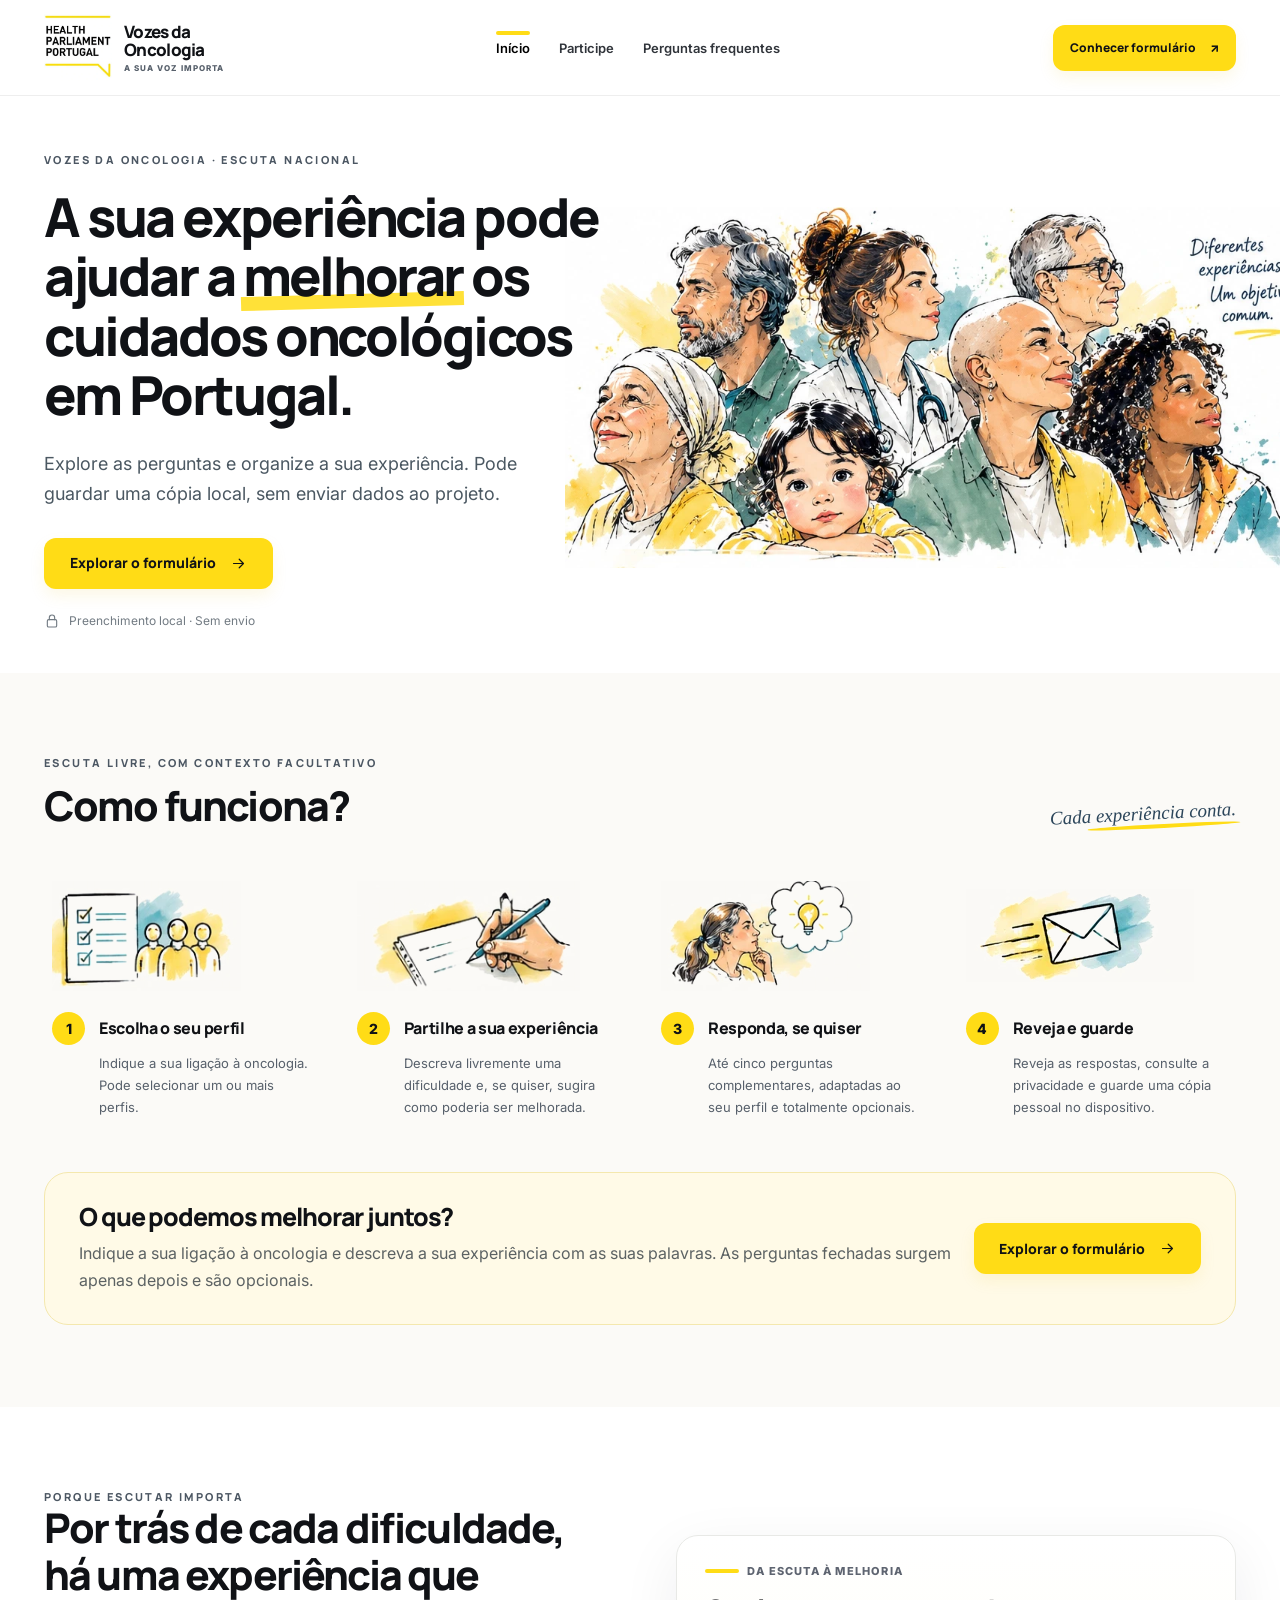
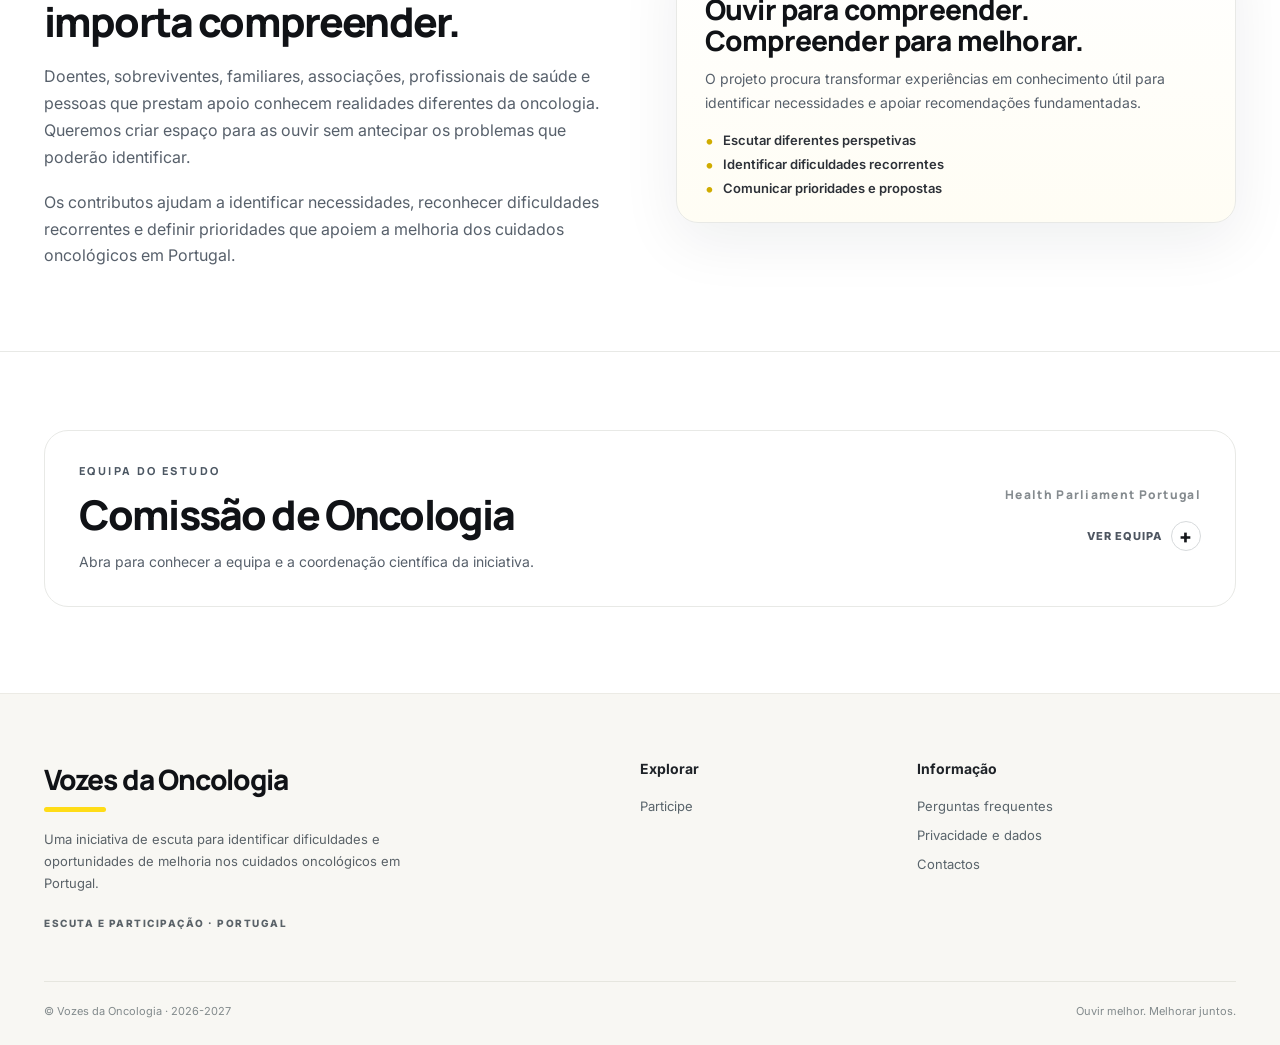
==== index.html @ 23fb3539 "V24: atualizar versoes da interface com oncologia pediatrica" ====
<!doctype html>
<html lang="pt-PT">
<head>
  <meta charset="utf-8" />
  <meta name="viewport" content="width=device-width,initial-scale=1" />
  <meta name="theme-color" content="#ffffff" />
  <meta name="robots" content="index,follow" />
  <link rel="canonical" href="https://vozesoncologia.pt/" />
  <meta name="description" content="Vozes da Oncologia - um espaço de escuta e participação para identificar prioridades e melhorar os cuidados oncológicos em Portugal." />
  <title>Vozes da Oncologia</title>
  <link rel="preconnect" href="https://fonts.googleapis.com" />
  <link rel="preconnect" href="https://fonts.gstatic.com" crossorigin />
  <link href="https://fonts.googleapis.com/css2?family=Inter:wght@400;500;600;700&family=Manrope:wght@400;500;600;700;800&display=swap" rel="stylesheet" />
  <link rel="stylesheet" href="styles.css?v=21" />
</head>
<body>
  <header class="site-header" id="site-header">
    <div class="wrap nav-shell">
      <a class="brand" href="#/inicio" aria-label="Vozes da Oncologia - página inicial">
        <img src="assets/hpp-marca.webp" alt="Logótipo Health Parliament Portugal" width="68" height="68" />
        <span class="brand-label"><strong>Vozes da<br>Oncologia</strong><small>A SUA VOZ IMPORTA</small></span>
      </a>
      <button id="menu-toggle" class="menu-toggle" type="button" aria-label="Abrir menu" aria-expanded="false" aria-controls="main-nav">
        <span></span><span></span><span></span>
      </button>
      <nav class="main-nav" id="main-nav" aria-label="Menu principal">
        <a data-nav="inicio" href="#/inicio">Início</a>
        <a data-nav="participe" href="#/participe">Participe</a>
        <a data-nav="faq" href="#/faq">Perguntas frequentes</a>
      </nav>
      <a class="button button-yellow nav-cta" href="#/participe">Conhecer formulário <span aria-hidden="true">↗</span></a>
    </div>
  </header>
  <main id="app" tabindex="-1"></main>
  <footer class="site-footer">
    <div class="wrap footer-top">
      <div class="footer-about">
        <div class="footer-brand">Vozes da <span>Oncologia</span><span class="footer-line"></span></div>
        <p>Uma iniciativa de escuta para identificar dificuldades e oportunidades de melhoria nos cuidados oncológicos em Portugal.</p>
        <p class="footer-edition">ESCUTA E PARTICIPAÇÃO · PORTUGAL</p>
      </div>
      <div class="footer-links">
        <strong>Explorar</strong>
        <a href="#/participe">Participe</a>
      </div>
      <div class="footer-links">
        <strong>Informação</strong>
        <a href="#/faq">Perguntas frequentes</a>
        <a href="/privacidade.html">Privacidade e dados</a>
        <div class="footer-contact" id="footer-contact">
          <button class="footer-contact-trigger" id="footer-contact-trigger" type="button" aria-controls="footer-contact-popover" aria-expanded="false">Contactos</button>
          <div class="footer-contact-popover" id="footer-contact-popover" role="group" aria-label="Vozes da Oncologia - Contacto">
            <strong>Vozes da Oncologia - Contacto</strong>
            <div class="footer-contact-address">
              <span id="footer-contact-email" aria-live="polite">o*****@vozesoncologia.pt</span>
              <button type="button" id="footer-contact-reveal" class="footer-contact-icon" aria-label="Revelar endereço de email" title="Revelar endereço de email">
                <svg aria-hidden="true" viewBox="0 0 24 24" width="18" height="18" fill="none" stroke="currentColor" stroke-width="1.8" stroke-linecap="round" stroke-linejoin="round"><path d="M2 12s3.8-7 10-7 10 7 10 7-3.8 7-10 7S2 12 2 12Z"/><circle cx="12" cy="12" r="3"/></svg>
              </button>
              <button type="button" id="footer-contact-copy" class="footer-contact-icon" aria-label="Copiar endereço de email" title="Copiar endereço de email" hidden>
                <svg aria-hidden="true" viewBox="0 0 24 24" width="18" height="18" fill="none" stroke="currentColor" stroke-width="1.8" stroke-linecap="round" stroke-linejoin="round"><rect x="8" y="8" width="12" height="12" rx="2"/><path d="M16 8V5a2 2 0 0 0-2-2H5a2 2 0 0 0-2 2v9a2 2 0 0 0 2 2h3"/></svg>
              </button>
            </div>
            <span class="footer-contact-feedback" id="footer-contact-feedback" role="status" aria-live="polite"></span>
          </div>
        </div>
      </div>
    </div>
    <div class="wrap footer-bottom"><span>© Vozes da Oncologia · 2026-2027</span><span>Ouvir melhor. Melhorar juntos.</span></div>
  </footer>
  <script src="config.js?v=15" defer></script>
  <script src="pdf-export.js?v=24" defer></script>
  <script src="script.js?v=24" defer></script>
</body>
</html>
---- styles.css ----
:root{--yellow:#ffdc16;--yellow-soft:#fff8cf;--ink:#101216;--blue:#24394b;--muted:#57606b;--line:#e8e9e6;--paper:#fff;--warm:#fbfaf7;--mist:#f5f6f5;--focus:#17698c;--shadow:0 18px 60px rgba(10,26,40,.07);--radius:20px;--font-heading:Manrope,Inter,Arial,sans-serif;--font-body:Inter,Arial,sans-serif}
*{box-sizing:border-box}
html{scroll-behavior:smooth;scroll-padding-top:110px}
body{margin:0;color:var(--ink);background:var(--paper);font-family:var(--font-body);-webkit-font-smoothing:antialiased}
body.no-scroll{overflow:hidden}
img{max-width:100%;height:auto;display:block}
a{color:inherit;text-decoration:none}
button,input,textarea{font:inherit}
button,a,input,textarea{touch-action:manipulation}
button{cursor:pointer}
button:disabled{opacity:.55;cursor:not-allowed}
:focus-visible{outline:3px solid var(--focus);outline-offset:4px}
.wrap{width:min(1264px,calc(100% - 88px));margin-inline:auto}
.site-header{background:rgba(255,255,255,.975);border-bottom:1px solid #eee;position:sticky;top:0;z-index:50;backdrop-filter:blur(12px)}
.nav-shell{min-height:95px;display:flex;align-items:center;gap:24px;justify-content:space-between}
.brand{display:flex;gap:12px;align-items:center;flex-shrink:0}
.brand>img{width:68px;height:68px;object-fit:contain}
.brand-label{display:flex;flex-direction:column;gap:5px;line-height:1.06}
.brand-label strong{font-family:var(--font-heading);font-size:17px;letter-spacing:-.7px;font-weight:800}
.brand-label small{letter-spacing:1.05px;font-size:8px;color:var(--muted);font-weight:800}
.main-nav{display:flex;align-items:center;gap:29px;align-self:stretch}
.main-nav a{display:flex;align-items:center;position:relative;font-size:13px;color:#30343a;font-weight:600;white-space:nowrap;transition:color .2s}
.main-nav a:hover,.main-nav a.active{color:#000}
.main-nav a.active::after{content:"";position:absolute;bottom:21px;left:0;width:100%;height:4px;border-radius:20px;background:var(--yellow)}
.button{border:1px solid transparent;min-height:51px;padding:13px 24px;border-radius:12px;display:inline-flex;align-items:center;justify-content:center;gap:14px;font-family:var(--font-heading);font-size:14px;font-weight:800;line-height:1.3;transition:transform .18s,background .18s,box-shadow .18s}
.button:hover{transform:translateY(-2px)}
.button-yellow{background:var(--yellow);color:var(--ink);box-shadow:0 7px 15px rgba(225,190,0,.1)}
.button-yellow:hover{background:#f7ce00;box-shadow:0 10px 22px rgba(225,190,0,.16)}
.button-dark{background:#171b20;color:white}
.button-dark:hover{background:#313b43}
.button-outline{background:white;border-color:#dadddf;color:#20252b}
.button-outline:hover{background:#f5f5f3}
.button-quiet{background:transparent;color:#343b43;padding-inline:10px}
.nav-cta{min-height:46px;font-size:12px;padding:12px 16px;white-space:nowrap}
.menu-toggle{border:0;background:white;display:none;padding:12px;border-radius:10px;flex-direction:column;gap:5px}
.menu-toggle span{display:block;width:23px;height:2px;background:#151515}
#app{min-height:55vh}
.hero{overflow:hidden}
.hero-grid{display:grid;grid-template-columns:47% 53%;min-height:540px;align-items:center;padding-top:28px;padding-bottom:22px}
.hero-copy{position:relative;z-index:2;padding:28px 0 22px}
.eyebrow{font-family:var(--font-heading);font-size:11px;font-weight:800;text-transform:uppercase;letter-spacing:2.4px;color:#4c5763}
h1,h2,h3,h4{font-family:var(--font-heading);letter-spacing:-.045em;margin:0;line-height:1.15}
h1{font-size:clamp(40px,4.2vw,65px);font-weight:800;line-height:1.105}
h2{font-size:clamp(29px,3.2vw,45px);font-weight:800}
h3{font-size:20px;font-weight:800}
p{line-height:1.68;margin:0}
.hero-copy h1{margin-top:20px;max-width:650px}
.mark{position:relative;white-space:nowrap;z-index:0}
.mark::before{content:"";position:absolute;z-index:-1;left:-2px;right:-1px;bottom:.08em;height:.26em;background:var(--yellow);transform:rotate(-1.6deg);opacity:.85}
.hero-lead{font-size:18px;color:#4b5862;max-width:485px;margin:24px 0 28px;line-height:1.7}
.hero-actions{display:flex;gap:14px;align-items:center;flex-wrap:wrap}
.hero-actions .button{padding-inline:25px}
.hero-note{display:flex;align-items:center;gap:9px;font-size:12px;color:#727b83;margin-top:24px}
.hero-note svg{flex-shrink:0}
.hero-art{margin-left:-24px;position:relative;align-self:center}
.hero-art img{width:112%;max-width:unset;margin-left:-15px;object-fit:contain;mix-blend-mode:multiply}
.hero-art .art-label{display:none}
.section{padding:82px 0}
.section-light{background:var(--warm)}
.section-sand{background:#faf9f3}
.section-head{display:flex;gap:24px;justify-content:space-between;align-items:end;margin-bottom:37px}
.section-head p{color:var(--muted);max-width:490px}
.section-head h2{margin-top:12px}
.steps-grid{display:grid;grid-template-columns:repeat(4,1fr);gap:26px}
.step-card{padding:14px 8px 8px}
.step-image{height:112px;display:flex;align-items:center;justify-content:start;margin-bottom:20px}
.step-image img{max-height:110px;width:auto;display:block;background:transparent;mix-blend-mode:normal}
.step-title{display:flex;align-items:baseline;gap:14px}
.step-index{font-size:14px;font-weight:800;background:var(--yellow);border-radius:50%;width:33px;height:33px;display:flex;align-items:center;justify-content:center;flex:none}
.step-title h3{font-size:16px;letter-spacing:-.02em}
.step-card p{padding-left:47px;margin-top:8px;font-size:13px;color:var(--muted)}
.handnote{font-family:Georgia,serif;font-style:italic;transform:rotate(-3deg);font-size:19px;color:#2b455a}
.handnote::after{content:"";height:4px;background:var(--yellow);width:82%;display:block;margin-left:20%;border-radius:90%}
.callout-panel{border:1px solid #efede5;border-radius:24px;background:white;padding:30px 34px;box-shadow:var(--shadow)}
.cta-panel{display:grid;grid-template-columns:1fr auto;gap:20px;align-items:center;margin-top:46px;background:#fffae7;border:1px solid #f4e8ae;box-shadow:none}
.cta-panel h3{font-size:25px}
.cta-panel p{color:#5c6263;margin-top:8px}
.page-intro{padding:72px 0 42px}
.page-intro h1{font-size:clamp(38px,4vw,58px);max-width:900px;margin:15px 0 20px}
.page-intro p{max-width:735px;font-size:17px;color:var(--muted)}
.two-col{display:grid;grid-template-columns:1fr 1fr;gap:72px;align-items:center}
.logo-showcase{background:#fff;border:1px solid var(--line);box-shadow:var(--shadow);border-radius:22px;padding:20px}
.logo-showcase img{width:100%;height:auto}
.video-explainer-card{padding:0;overflow:hidden;background:linear-gradient(180deg,#fff 0%,#fffdf4 100%)}
.video-explainer-inner{padding:28px 28px 26px;min-height:100%;display:flex;flex-direction:column;align-items:flex-start;justify-content:flex-start}
.video-badge{display:inline-flex;align-items:center;gap:8px;font-size:11px;font-weight:800;letter-spacing:1.2px;color:#5e6470;margin-bottom:16px}
.video-badge::before{content:'';display:inline-block;width:34px;height:4px;background:var(--yellow);border-radius:999px}
.video-play{width:78px;height:78px;border-radius:50%;display:grid;place-items:center;background:#fff1a8;color:#17191d;font-size:30px;line-height:1;margin-bottom:18px;box-shadow:inset 0 0 0 1px #f0d457}
.video-explainer-card h3{font-size:28px;line-height:1.08;letter-spacing:-.03em;margin:0 0 12px;font-family:var(--font-heading)}
.video-explainer-card p{color:var(--muted);font-size:14px;line-height:1.75;margin:0 0 16px}
.video-points{list-style:none;margin:0;padding:0;display:grid;gap:8px;width:100%}
.video-points li{position:relative;padding-left:18px;color:#2d3138;font-size:13px;font-weight:600}
.video-points li::before{content:'•';position:absolute;left:0;top:0;color:#d0ac00;font-size:18px;line-height:1}
.video-coming{margin-top:18px;display:inline-flex;padding:8px 12px;border-radius:999px;background:#fff7d5;border:1px solid #f0dfa8;color:#6a5720;font-size:12px;font-weight:700}
.body-copy p{margin-top:18px;color:var(--muted)}
.body-copy h2{margin-bottom:12px}
.pill{display:inline-flex;align-items:center;gap:8px;border:1px solid #f0e1a5;background:#fff9da;color:#57502e;padding:9px 13px;font-size:11px;font-weight:800;border-radius:99px;letter-spacing:.3px}
.values-grid{display:grid;grid-template-columns:repeat(3,1fr);gap:18px}
.value-card{border:1px solid #e9eae7;border-radius:19px;background:#fff;padding:28px;min-height:180px}
.value-number{font-weight:800;color:#d7ad00;font-size:12px;letter-spacing:1.5px;margin-bottom:23px}
.value-card p{color:var(--muted);font-size:14px;margin-top:10px}
.form-page{background:linear-gradient(180deg,#fff 0,#fff 125px,#faf9f5 125px,#faf9f5 100%);padding:57px 0 92px}
.form-head{text-align:center;max-width:800px;margin:0 auto 31px}
.form-head h1{font-size:clamp(33px,3.45vw,48px);margin:12px 0 12px}
.form-head p{color:var(--muted);font-size:15px}
.form-shell{max-width:940px;margin:0 auto;background:#fff;border:1px solid #e8e6dd;box-shadow:0 20px 75px rgba(41,37,20,.055);border-radius:24px;overflow:hidden}
.form-progress{display:grid;grid-template-columns:repeat(3,1fr);border-bottom:1px solid var(--line);background:#fdfdfb}
.progress-item{font-size:12px;display:flex;align-items:center;justify-content:center;gap:10px;min-height:76px;border-bottom:4px solid transparent;color:#848993;font-weight:700;padding:10px}
.progress-item .bubble{display:flex;align-items:center;justify-content:center;flex-shrink:0;width:29px;height:29px;border-radius:50%;border:1px solid #d6d9da;background:white;font-size:13px}
.progress-item.current{color:#141414;border-bottom-color:var(--yellow)}
.progress-item.current .bubble,.progress-item.past .bubble{background:var(--yellow);border-color:var(--yellow);color:#101010}
.form-content{padding:45px 58px 27px}
.form-content h2{font-size:30px;max-width:720px;margin-top:10px;margin-bottom:12px}
.form-subtitle{font-size:14px;color:var(--muted);margin-bottom:33px}
.form-group{margin-bottom:25px}
.field-label{font-weight:800;font-family:var(--font-heading);font-size:15px;display:block;margin-bottom:10px;letter-spacing:-.02em}
.optional{font-family:var(--font-body);color:#7e8588;font-size:12px;font-weight:500}
.field-helper{color:#68737e;font-size:12px;margin-top:9px;line-height:1.55}
textarea,.text-input{width:100%;font-size:14px;color:var(--ink);border:1.5px solid #d9dddf;border-radius:13px;background:#fff;outline:none;transition:border-color .15s,box-shadow .15s}
textarea{resize:vertical;min-height:115px;padding:17px 18px;line-height:1.65}
textarea#difficulty{min-height:160px}
.text-input{padding:15px 16px;min-height:51px}
textarea:focus,.text-input:focus{border-color:#ad8a00;box-shadow:0 0 0 4px #ffed9c77}
textarea::placeholder,.text-input::placeholder{color:#9ca2a5}
.field-error{color:#a52323;background:#fff0ee;border:1px solid #f0c7c3;border-radius:10px;padding:9px 12px;font-size:12px;margin-top:9px}
.form-actions{border-top:1px solid #eee;margin-top:27px;padding-top:23px;display:flex;align-items:center;justify-content:space-between;gap:14px}
.form-actions .button{min-width:176px}
.privacy-reminder{display:flex;gap:10px;background:#f3f7f5;border:1px solid #dfebe4;border-radius:12px;padding:14px 17px;align-items:flex-start;margin-top:18px}
.privacy-reminder svg{flex-shrink:0;margin-top:2px;color:#477666}
.privacy-reminder p{font-size:12px;color:#4d665c;line-height:1.65}
.profile-grid{display:grid;grid-template-columns:repeat(2,1fr);gap:12px;margin-bottom:30px}
.profile-option{border:1.5px solid #e0e2e2;border-radius:15px;padding:17px 16px;display:flex;align-items:center;gap:12px;cursor:pointer;min-height:82px;transition:background .18s,border-color .18s}
.profile-option:hover{border-color:#bca42a;background:#fffdf4}
.profile-option.selected{border-color:#cdb121;background:#fffbed}
.profile-option input{accent-color:#c7a900;width:17px;height:17px;flex-shrink:0}
.profile-option span{font-weight:700;font-size:13px;line-height:1.5}
.adaptive-box{padding:22px;border-radius:16px;background:#f8f9f8;border:1px solid #e9eae7;margin-bottom:16px}
.adaptive-box .field-label{font-size:13px}
.adaptive-box textarea{background:white;min-height:92px}
.adaptive-eyebrow{color:#57646f;font-weight:800;letter-spacing:1px;text-transform:uppercase;font-size:10px;margin-bottom:14px}
.checkbox-row{display:flex;align-items:flex-start;gap:12px;line-height:1.6;cursor:pointer;font-size:13px;margin:17px 0}
.checkbox-row input{width:18px;height:18px;flex-shrink:0;accent-color:#b99b00;margin-top:1px}
.privacy-card{border:1px solid #dbe9e2;border-radius:15px;background:#f3f8f4;padding:20px 22px;margin:22px 0}
.privacy-card strong{font-size:14px}
.privacy-card p{font-size:12px;color:#49665a;margin-top:9px}
.summary-card{border:1px solid var(--line);padding:20px 22px;border-radius:14px;background:#fff;margin:22px 0}
.summary-card dt{font-size:11px;text-transform:uppercase;letter-spacing:1px;color:#7a8288;font-weight:800;margin-bottom:6px;margin-top:14px}
.summary-card dt:first-child{margin-top:0}
.summary-card dd{font-size:13px;line-height:1.7;margin:0;white-space:pre-wrap;overflow-wrap:anywhere;max-height:130px;overflow:auto}
.success-state{text-align:center;padding:38px 12px 24px}
.success-mark{display:grid;place-items:center;width:93px;height:93px;background:#fff3a7;border-radius:50%;margin:0 auto 22px;font-size:43px}
.success-state h2{margin-bottom:14px}
.success-state p{max-width:650px;margin:0 auto;color:var(--muted)}
.success-buttons{display:flex;gap:12px;justify-content:center;flex-wrap:wrap;margin-top:29px}
.demo-disclaimer{margin:20px auto 0;max-width:630px;background:#fff7df;border:1px solid #f0dfa8;padding:15px 20px;border-radius:12px;text-align:left;font-size:12px;line-height:1.7;color:#61552c}
.impact-board{display:grid;grid-template-columns:1.1fr .9fr;gap:26px;align-items:stretch}
.impact-main{border-radius:22px;background:#1c2732;color:#fff;padding:40px;min-height:350px;display:flex;flex-direction:column;justify-content:space-between}
.impact-main h2{max-width:590px}
.impact-main p{color:#d6e0e5;max-width:560px;margin-top:16px}
.impact-main .pill{align-self:flex-start;background:#ffdc16;color:#171717;border:0}
.impact-side{border:1px solid var(--line);border-radius:22px;padding:36px;background:#fff}
.timeline{position:relative;padding-left:22px;border-left:2px solid #f0d132;margin-top:20px}
.timeline-item{margin-bottom:24px;position:relative}
.timeline-item::before{content:"";position:absolute;left:-29px;top:2px;width:11px;height:11px;background:var(--yellow);border-radius:50%;border:2px solid white}
.timeline-item strong{font-size:14px}
.timeline-item p{font-size:12px;color:var(--muted);margin-top:4px}
.impact-note{margin-top:28px;padding:17px 20px;border-left:4px solid var(--yellow);background:#fbfaf6;color:#5c6166;font-size:13px}
.faq-list{max-width:890px;margin:auto}
.faq-item{border-bottom:1px solid #e8e8e4}
.faq-item details{padding:0}
.faq-item summary{list-style:none;cursor:pointer;font-weight:800;font-family:var(--font-heading);font-size:16px;padding:23px 28px 23px 0;position:relative}
.faq-item summary::-webkit-details-marker{display:none}
.faq-item summary:after{content:"+";position:absolute;right:0;top:19px;font-size:27px;font-weight:400}
.faq-item details[open] summary:after{content:"−"}
.faq-item .faq-answer{padding:0 42px 24px 0;color:var(--muted);font-size:14px;line-height:1.75}
.faq-item .faq-answer p+p{margin-top:12px}
.footnote{font-size:12px;color:#767f87;line-height:1.7}
.site-footer{background:#f8f7f3;border-top:1px solid #ecebe5;margin-top:0}
.footer-top{padding:66px 0 49px;display:grid;grid-template-columns:1.65fr .65fr 1fr;gap:70px}
.footer-brand{font-family:var(--font-heading);font-weight:800;font-size:28px;letter-spacing:-1.2px}
.footer-brand span{position:relative}
.footer-brand span.footer-line{display:block;width:62px;height:5px;background:var(--yellow);border-radius:12px;margin-top:9px}
.footer-about p{font-size:13px;color:#5a6268;max-width:410px;margin-top:17px}
.footer-about p.footer-edition{font-weight:800;letter-spacing:1.5px;font-size:10px;margin-top:21px}
.footer-links{display:flex;flex-direction:column;align-items:flex-start;gap:13px;color:#59646b;font-size:13px}
.footer-links strong{font-size:14px;color:#1e2227;margin-bottom:8px}
.footer-links a:hover{text-decoration:underline}
.footer-bottom{display:flex;justify-content:space-between;gap:20px;border-top:1px solid #e6e6df;padding:22px 0 27px;font-size:11px;color:#828a8c}
.hidden{display:none!important}
@media(max-width:1150px){.wrap{width:min(100% - 60px,1160px)}.nav-shell{gap:14px}.main-nav{gap:18px}.main-nav a{font-size:12px}.nav-cta{display:none}.hero-grid{min-height:470px}.hero-art{margin-left:-10px}.hero-art img{width:119%}.hero-copy h1{font-size:clamp(36px,4.45vw,56px)} }
@media(max-width:830px){.wrap{width:calc(100% - 42px)}.nav-shell{min-height:75px}.brand>img{width:55px;height:55px}.brand-label strong{font-size:15px}.menu-toggle{display:flex;margin-left:auto}.main-nav{display:none;position:absolute;top:100%;left:0;right:0;align-self:auto;background:white;box-shadow:0 20px 30px #00000011;padding:18px 26px 24px;flex-direction:column;align-items:stretch;gap:0;border-bottom:1px solid var(--line)}.main-nav.open{display:flex}.main-nav a{padding:14px 8px;font-size:15px}.main-nav a.active::after{bottom:8px;width:37px;left:8px}.hero-grid{grid-template-columns:1fr;min-height:unset;padding-top:28px}.hero-copy{padding-bottom:0}.hero-copy h1{max-width:680px;font-size:clamp(39px,6.3vw,58px)}.hero-art{max-width:700px;margin:0 auto -12px;width:100%}.hero-art img{width:100%;margin-left:0}.hero-lead{font-size:16px}.steps-grid{grid-template-columns:repeat(2,1fr);gap:16px}.two-col{gap:34px}.footer-top{gap:32px}.form-content{padding:34px 34px 23px}}
@media(max-width:590px){.wrap{width:calc(100% - 34px)}.brand-label small{font-size:7px}.hero-copy{padding:16px 0 0}.hero-copy h1{font-size:clamp(35px,9.2vw,49px);line-height:1.15}.hero-lead{font-size:15px;margin:19px 0 23px}.hero-art{margin:18px auto 0}.hero-art img{width:107%;margin-left:-3%}.button{min-height:48px;font-size:13px;padding:12px 17px}.hero-actions .button{width:100%}.section{padding:58px 0}.section-head{display:block;margin-bottom:22px}.section-head .handnote{display:inline-block;margin-top:15px;font-size:15px}.steps-grid{grid-template-columns:1fr 1fr;gap:15px}.step-card{padding:4px 0}.step-image{height:75px;margin-bottom:11px}.step-image img{max-height:75px;max-width:100%;display:block;background:transparent}.step-index{width:27px;height:27px;flex:none}.step-title{gap:8px}.step-title h3{font-size:13px}.step-card p{padding:0;font-size:12px}.cta-panel{display:block;padding:25px}.cta-panel h3{font-size:21px}.cta-panel .button{width:100%;margin-top:20px}.page-intro{padding:47px 0 28px}.page-intro h1{font-size:38px}.page-intro p{font-size:15px}.two-col{grid-template-columns:1fr;gap:32px}.video-explainer-inner{padding:22px 20px 20px}.video-play{width:64px;height:64px;font-size:24px}.video-explainer-card h3{font-size:23px}.values-grid{grid-template-columns:1fr}.value-card{min-height:auto}.form-page{padding:37px 0 55px}.form-head h1{font-size:34px}.form-head p{font-size:13px}.form-progress .progress-item{font-size:0;min-height:57px;gap:0}.form-progress .bubble{font-size:12px}.form-content{padding:26px 20px 18px}.form-content h2{font-size:25px}.form-subtitle{margin-bottom:25px}.field-label{font-size:14px}.profile-grid{grid-template-columns:1fr;gap:9px}.profile-option{min-height:64px;padding:13px 14px}.form-actions .button{min-width:unset;flex:1}.form-actions .button-quiet{flex:0}.impact-board{grid-template-columns:1fr}.impact-main,.impact-side{padding:26px;min-height:auto}.footer-top{grid-template-columns:1fr 1fr;gap:40px 20px;padding:45px 0 33px}.footer-about{grid-column:1/-1}.footer-bottom{display:block}.footer-bottom span{display:block;margin-bottom:5px}.handnote{font-size:15px}}
@media(prefers-reduced-motion:reduce){html{scroll-behavior:auto}*,*:before,*:after{animation-duration:.01ms!important;transition-duration:.01ms!important}}
@media print{.site-header,.site-footer,.form-actions,.success-buttons{display:none!important}.form-page{background:white}.form-shell{box-shadow:none;border:0}}

/* COMMISSION SECTION - VOZES DA ONCOLOGIA */
.commission-section{background:#fff;border-top:1px solid var(--line);padding-top:78px;padding-bottom:86px}
.commission-accordion{border:1px solid var(--line);border-radius:24px;background:#fff;overflow:hidden}
.commission-summary{list-style:none;display:flex;align-items:center;justify-content:space-between;gap:32px;padding:32px 34px;cursor:pointer}
.commission-summary::-webkit-details-marker{display:none}
.commission-summary-copy h2{margin:13px 0 12px}
.commission-summary-copy p{color:var(--muted);font-size:14px;max-width:760px}
.commission-summary-side{display:flex;align-items:flex-end;gap:18px;flex-direction:column;flex:none}
.commission-edition{font-family:var(--font-heading);font-size:12px;letter-spacing:1.3px;font-weight:800;white-space:nowrap;color:#858b8f}
.commission-edition span{color:#17191a;margin-left:7px}
.commission-toggle-label{font-size:11px;font-weight:800;letter-spacing:1px;text-transform:uppercase;color:#4e5661;display:inline-flex;align-items:center;gap:9px}
.commission-toggle-label::after{content:'+';width:28px;height:28px;border-radius:50%;display:grid;place-items:center;border:1px solid #d7dadc;color:#17191d;font-size:19px;line-height:1}
.commission-accordion[open] .commission-toggle-label::after{content:'−'}
.commission-accordion[open] .commission-toggle-label{color:#17191d}
.commission-body{padding:0 34px 34px}
.commission-body-intro{color:var(--muted);font-size:14px;max-width:760px;margin:0 0 26px}
.commission-grid{display:grid;grid-template-columns:repeat(5,minmax(0,1fr));gap:14px;align-items:stretch}
.commission-person{min-width:0;margin:0;border:1px solid var(--line);border-radius:16px;padding:10px 10px 15px;background:#fff;display:flex;flex-direction:column;gap:0;align-items:stretch;transition:box-shadow .2s ease,border-color .2s ease}
.commission-person:hover{border-color:#d4d9db;box-shadow:0 9px 24px rgba(23,31,38,.06)}
.commission-portrait{position:relative;width:100%;aspect-ratio:4/5;overflow:hidden;border-radius:11px;background:#262729}
.commission-photo{display:block;width:100%;height:100%;object-fit:cover;object-position:center 43%}
.commission-person-name{font-family:var(--font-heading);font-size:13px;line-height:1.4;font-weight:800;letter-spacing:-.02em;margin:12px 4px 0;text-wrap:pretty}
.commission-credit{display:flex;align-items:center;gap:17px;padding-top:25px;max-width:100%;flex-wrap:wrap}
.commission-credit-mark{height:38px;width:5px;border-radius:10px;background:var(--yellow);flex:none}
.commission-credit-copy{display:flex;flex-direction:column;gap:6px}
.commission-credit-copy span{font-size:10px;letter-spacing:1.05px;color:#657078;font-weight:800}
.commission-credit-copy strong{font-size:13px;font-family:var(--font-heading);font-weight:800;letter-spacing:-.02em}
.commission-credit p{font-size:11px;color:#7f898e;margin-left:auto}
@media(max-width:1040px){.commission-grid{grid-template-columns:repeat(3,minmax(0,1fr))}.commission-summary{align-items:flex-start}.commission-summary-side{align-items:flex-start}.commission-credit p{margin-left:22px}}
@media(max-width:650px){.commission-section{padding-top:58px;padding-bottom:60px}.commission-accordion{border-radius:18px}.commission-summary{display:block;padding:23px 20px}.commission-summary-copy p{font-size:13px}.commission-summary-side{margin-top:18px;align-items:flex-start;gap:12px}.commission-body{padding:0 20px 22px}.commission-body-intro{font-size:13px}.commission-grid{grid-template-columns:repeat(2,minmax(0,1fr));gap:10px}.commission-person{padding:7px 7px 12px;border-radius:13px}.commission-portrait{border-radius:9px}.commission-person-name{font-size:12px;margin:10px 4px 0}.commission-credit{gap:12px}.commission-credit-copy span{font-size:9px}.commission-credit p{margin:0 0 0 16px;font-size:10px}}

/* V4: percurso híbrido de escuta, indicadores opcionais e quatro etapas */
.form-progress{grid-template-columns:repeat(4,minmax(0,1fr))}
.progress-item{font-size:11px;gap:8px;padding-inline:6px;line-height:1.35}
.measurement-note{padding:15px 18px;margin:0 0 25px;background:#fffaf0;border:1px solid #f1e4be;border-radius:13px;font-size:13px;line-height:1.65;color:#554b37}
.likert-question{border:1px solid #e7e8e5;border-radius:15px;background:#fff;padding:20px 20px 16px;margin:0 0 18px;min-width:0}
.likert-question legend{font-family:var(--font-heading);font-weight:800;font-size:15px;letter-spacing:-.015em;line-height:1.55;padding:0 8px;color:#1f2429;max-width:100%}
.likert-number{display:inline-flex;width:25px;height:25px;align-items:center;justify-content:center;border-radius:50%;background:#ffed87;color:#161616;font-size:12px;margin-right:5px}
.likert-options{display:flex;flex-wrap:wrap;gap:8px;padding-top:14px}
.likert-choice{display:inline-flex;align-items:center;justify-content:center;cursor:pointer;position:relative}
.likert-choice input{position:absolute;opacity:0;width:1px;height:1px}
.likert-choice span{display:inline-block;padding:9px 12px;background:#fafaf9;border:1px solid #dfe1e0;border-radius:8px;color:#454c54;font-size:12px;font-weight:600;transition:background .12s,border-color .12s;line-height:1.4}
.likert-choice input:checked+span{background:#fff1a8;border-color:#b99c00;color:#181b1e;box-shadow:inset 0 0 0 1px #b99c00}
.likert-choice input:focus-visible+span{outline:3px solid var(--focus);outline-offset:3px}
.likert-choice:hover span{border-color:#c6a900}
.clear-answer{margin-top:15px;background:transparent;border:0;border-bottom:1px solid #8c9398;color:#616a72;padding:1px 0;font-size:11px;font-weight:650}
.stage3-actions .button-quiet{min-width:0}
@media(max-width:830px){.progress-item{gap:5px;font-size:10px;flex-direction:column;min-height:72px}.progress-item .bubble{width:27px;height:27px}}
@media(max-width:590px){.form-progress .progress-item{font-size:0;min-height:58px}.form-progress .progress-item .bubble{font-size:12px}.likert-question{padding:14px 12px 13px}.likert-question legend{font-size:13px}.likert-options{gap:6px}.likert-choice span{padding:9px 10px;font-size:11px}.form-actions{flex-wrap:wrap}.form-actions .button{font-size:12px}.measurement-note{font-size:12px}}

/* V6: detalhes de contexto e contactos protegidos */
.adaptive-info-note{border-left:3px solid #e5c21d;background:#fffdf5;padding:12px 15px;margin:0 0 22px;color:#4f5962;font-size:12px;line-height:1.65}
.adaptive-info-note strong{color:#20252a}
.footer-contact{position:relative;isolation:isolate}
.footer-contact-trigger{border:0;background:transparent;color:inherit;font-size:13px;text-align:left;padding:0;cursor:pointer}
.footer-contact-trigger:hover{text-decoration:underline}
.footer-contact-popover{position:absolute;bottom:calc(100% + 10px);left:-10px;width:min(335px,calc(100vw - 40px));background:#fff;border:1px solid #e1e3e0;border-radius:14px;box-shadow:0 12px 40px rgba(17,25,32,.15);padding:17px;z-index:40;opacity:0;visibility:hidden;pointer-events:none;transform:translateY(5px);transition:opacity .15s,transform .15s,visibility .15s}
.footer-contact:hover .footer-contact-popover,.footer-contact.is-open .footer-contact-popover{opacity:1;visibility:visible;pointer-events:auto;transform:translateY(0)}
.footer-contact-popover:after{content:'';position:absolute;top:100%;left:14px;border-left:8px solid transparent;border-right:8px solid transparent;border-top:8px solid #fff}
.footer-contact-popover>strong{display:block;font-size:13px;margin-bottom:12px;color:#151a1d;letter-spacing:0}
.footer-contact-address{display:flex;align-items:center;gap:8px;max-width:100%;font-size:13px;overflow-wrap:anywhere;color:#222a32}
.footer-contact-address>span{flex:1;min-width:0}
.footer-contact-icon{background:#f9f7e9;border:1px solid #dfdbbe;color:#222a32;border-radius:8px;width:32px;height:32px;flex:none;display:grid;place-items:center;padding:4px}
.footer-contact-icon:hover{background:#fff1b5}
.footer-contact-icon[hidden]{display:none}
.footer-contact-feedback{display:block;min-height:1.2em;color:#65717a;font-size:11px;margin-top:8px}
@media(max-width:590px){.footer-contact-popover{left:auto;right:-6px}.footer-contact-popover:after{left:auto;right:18px}}

/* V9 - confirmação e bloqueio seguro de submissões */
.receipt-panel{margin:24px auto 0;max-width:670px;text-align:left;background:#f5f7f6;border:1px solid #dbe9e2;border-radius:16px;padding:18px 22px}
.receipt-panel strong{display:block;font-size:13px;margin-bottom:10px}
.receipt-panel code{display:block;font-size:13px;overflow-wrap:anywhere;background:#fff;border:1px solid #e0e4e4;padding:10px;border-radius:7px}
.receipt-panel p{margin-top:10px;font-size:12px}
#v9-turnstile{min-height:70px;max-width:100%;overflow:hidden}
button:disabled{opacity:.55;cursor:not-allowed}

/* V14 - visual pré-abertura sem recolha de dados */
.prelaunch-preview .form-content .form-actions{display:none}
.prelaunch-preview .form-content input:disabled,.prelaunch-preview .form-content select:disabled,.prelaunch-preview .form-content textarea:disabled{opacity:1;color:#34434a;background:#fff;cursor:default}
.prelaunch-preview .profile-option{cursor:default}
.prelaunch-preview .profile-option:hover{border-color:#e0e2e2;background:#fff}
.prelaunch-navigation{display:flex;align-items:center;justify-content:space-between;gap:14px;border-top:1px solid #e8eae8;padding:24px 30px 28px}
.prelaunch-navigation>span{font-size:12px;font-weight:700;color:#65717a}
.prelaunch-footnote{text-align:center;max-width:650px;margin:18px auto 0;line-height:1.65}
.prelaunch-security{border:1px dashed #ccd7d0;background:#f8faf9;border-radius:12px;padding:23px 17px;font-size:13px;color:#61736a}
@media(max-width:620px){.prelaunch-navigation{padding:20px 16px;flex-wrap:wrap}.prelaunch-navigation>span{order:-1;width:100%;text-align:center}.prelaunch-navigation .button{flex:1;justify-content:center}}

/* V21 - preenchimento local ativo sem recolha remota */
.local-mode-notice{max-width:940px;margin:0 auto 20px;display:flex;gap:18px;align-items:flex-start;padding:18px 24px;border:1px solid #e8e6dd;border-left:4px solid var(--yellow);border-radius:12px;background:#fff}
.local-mode-notice strong{font-size:13px;white-space:nowrap;color:#20262a}
.local-mode-notice span{font-size:13px;line-height:1.6;color:#4e5a61}
@media(max-width:620px){.local-mode-notice{display:block;padding:17px 18px}.local-mode-notice strong{display:block;margin-bottom:6px}}
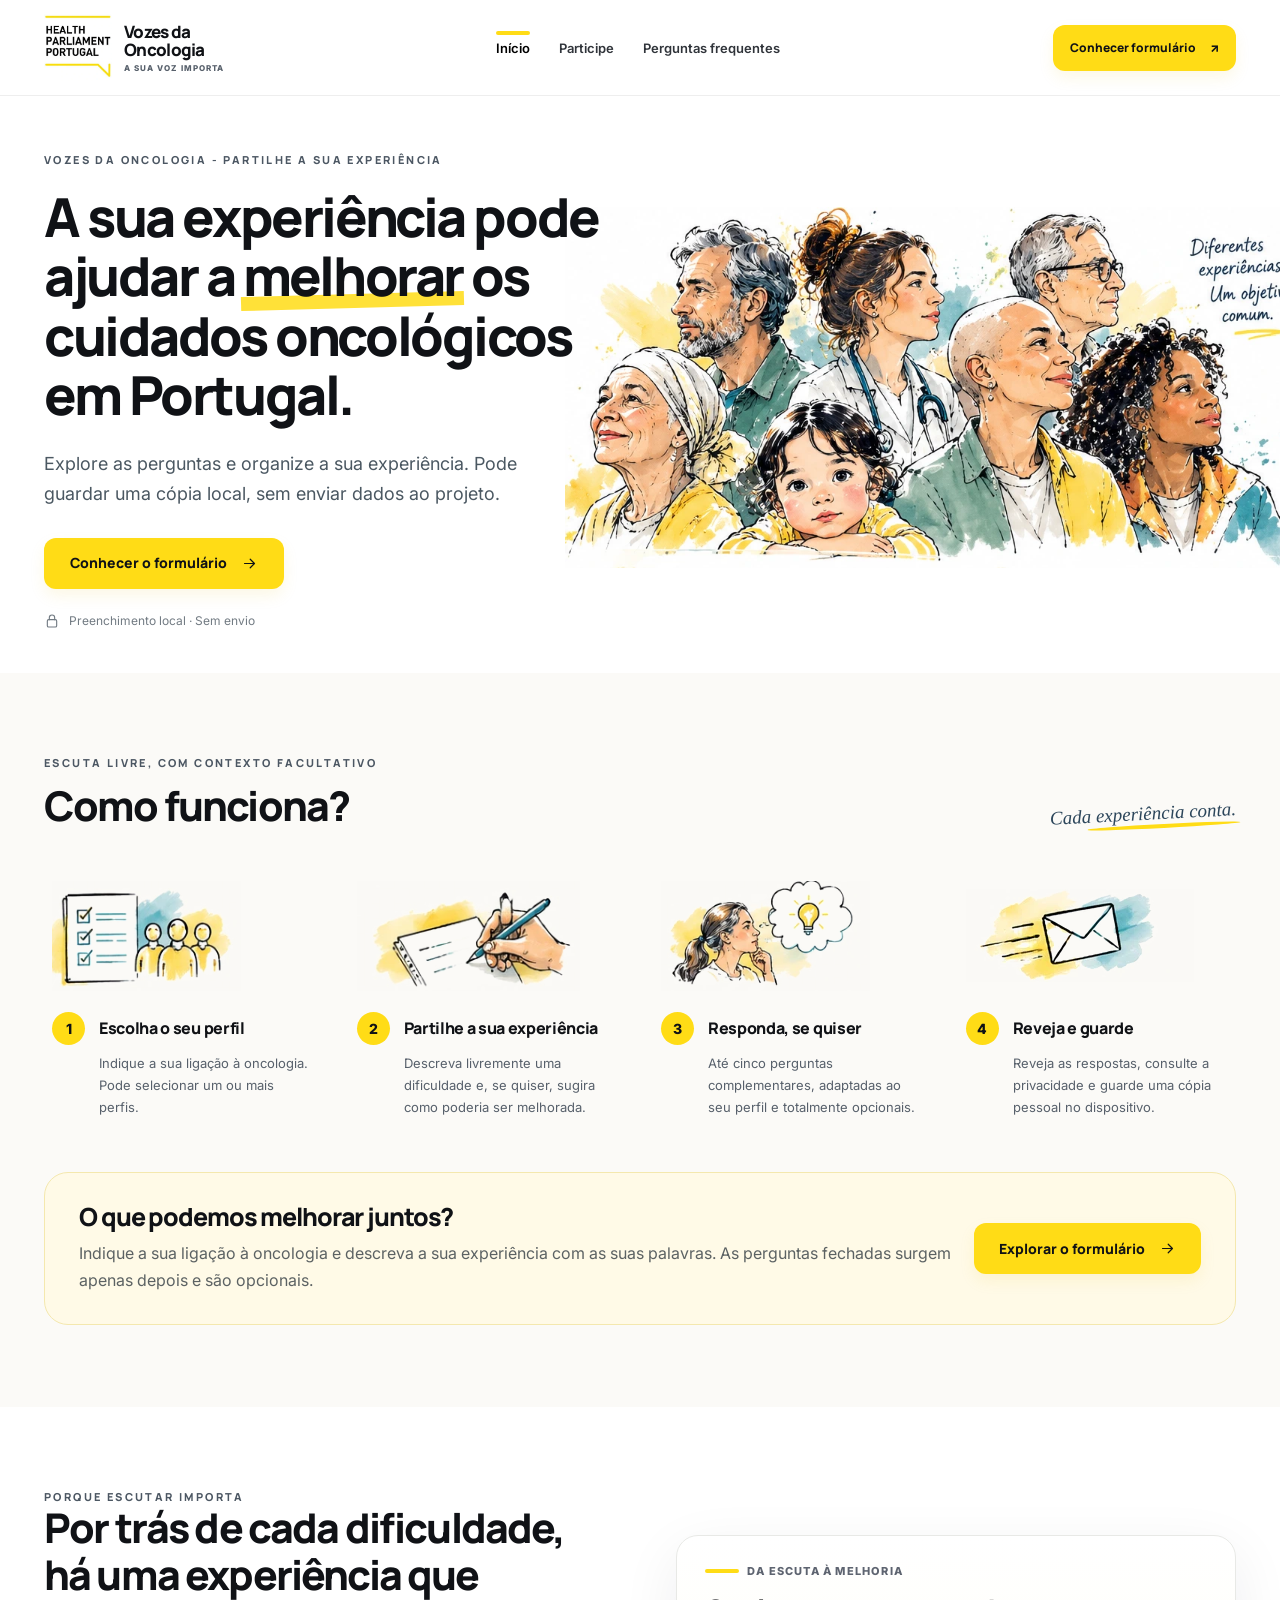
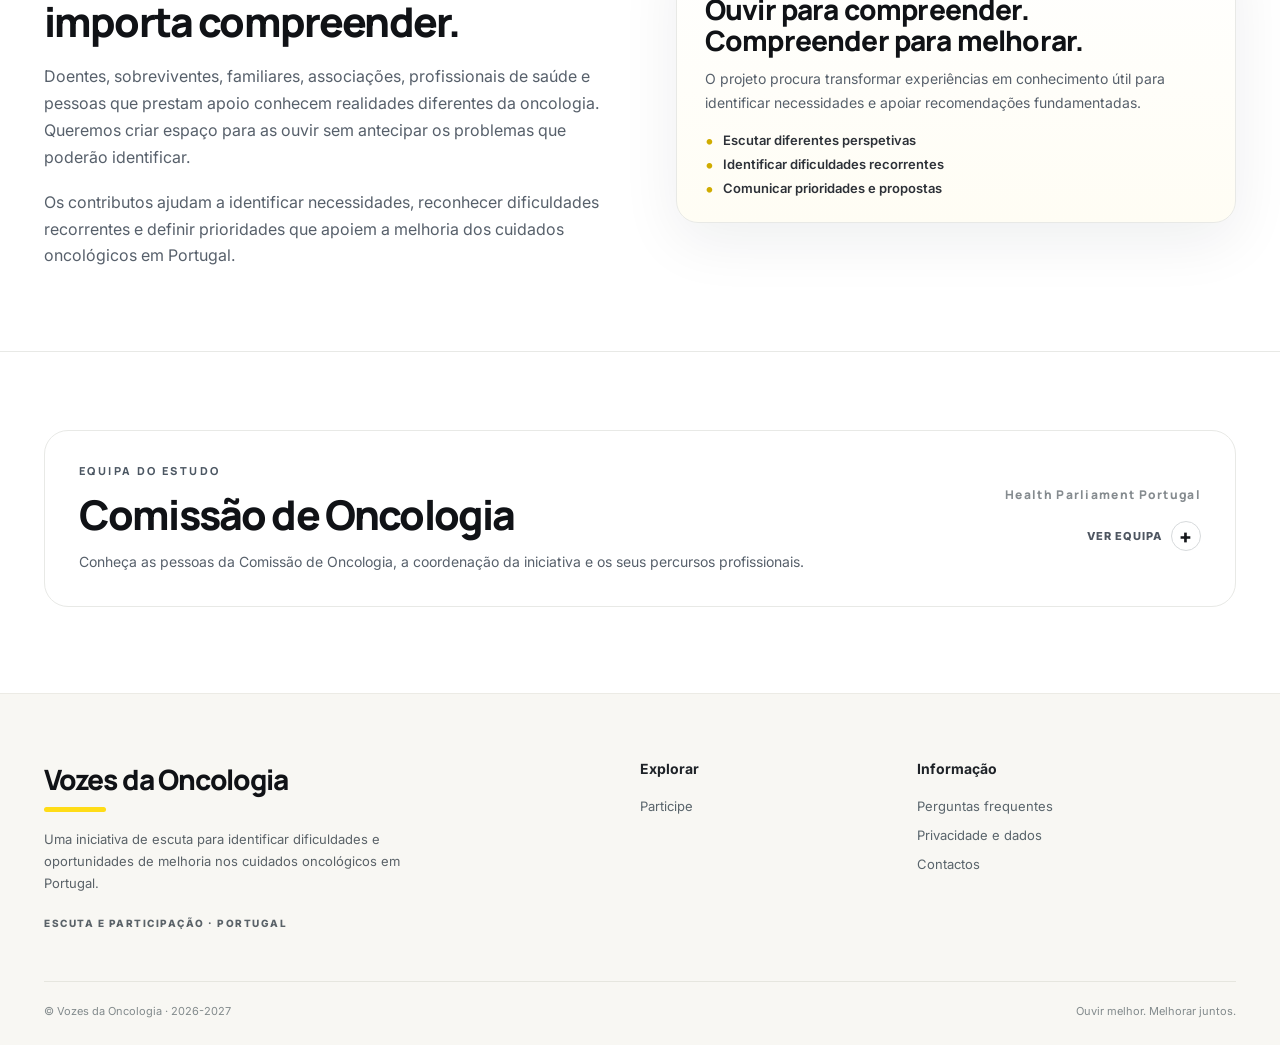
==== commit a2aceb6b: "V27: aprimorar cartões LinkedIn e partilha do website" ====
--- a/index.html
+++ b/index.html
@@ -8,10 +8,17 @@
   <link rel="canonical" href="https://vozesoncologia.pt/" />
   <meta name="description" content="Vozes da Oncologia - um espaço de escuta e participação para identificar prioridades e melhorar os cuidados oncológicos em Portugal." />
   <title>Vozes da Oncologia</title>
+  <meta property="og:type" content="website" />
+  <meta property="og:locale" content="pt_PT" />
+  <meta property="og:url" content="https://vozesoncologia.pt/" />
+  <meta property="og:title" content="Vozes da Oncologia - A sua experiência importa" />
+  <meta property="og:description" content="A sua experiência pode ajudar a melhorar os cuidados oncológicos em Portugal. Conheça a iniciativa de escuta e o formulário." />
+  <meta property="og:image" content="https://vozesoncologia.pt/assets/retratos-diversidade.webp" />
+  <meta name="twitter:card" content="summary_large_image" />
   <link rel="preconnect" href="https://fonts.googleapis.com" />
   <link rel="preconnect" href="https://fonts.gstatic.com" crossorigin />
   <link href="https://fonts.googleapis.com/css2?family=Inter:wght@400;500;600;700&family=Manrope:wght@400;500;600;700;800&display=swap" rel="stylesheet" />
-  <link rel="stylesheet" href="styles.css?v=21" />
+  <link rel="stylesheet" href="styles.css?v=27" />
 </head>
 <body>
   <header class="site-header" id="site-header">
@@ -69,6 +76,6 @@
   </footer>
   <script src="config.js?v=15" defer></script>
   <script src="pdf-export.js?v=24" defer></script>
-  <script src="script.js?v=24" defer></script>
+  <script src="script.js?v=27" defer></script>
 </body>
 </html>
--- a/styles.css
+++ b/styles.css
@@ -285,3 +285,9 @@
 .local-mode-notice strong{font-size:13px;white-space:nowrap;color:#20262a}
 .local-mode-notice span{font-size:13px;line-height:1.6;color:#4e5a61}
 @media(max-width:620px){.local-mode-notice{display:block;padding:17px 18px}.local-mode-notice strong{display:block;margin-bottom:6px}}
+
+/* V27 - Ligações profissionais e selecao etaria inclusiva */
+.commission-linkedin{display:inline-flex;align-items:center;gap:7px;margin:10px 4px 0;padding:7px 10px;border:1px solid #d9e2e6;border-radius:9px;background:#f6f9fa;color:#1c5475;font-size:11px;font-weight:800;line-height:1.3;align-self:flex-start;text-decoration:none;transition:background .15s,border-color .15s}
+.commission-linkedin:hover,.commission-linkedin:focus-visible{background:#e6f3fa;border-color:#82b4cc}
+.required{font-size:12px;font-weight:700;color:#7c5422;margin-left:5px}
+@media(max-width:650px){.commission-linkedin{font-size:10px;margin-top:8px;padding:7px 9px}.required{display:inline-block;margin-top:4px}}
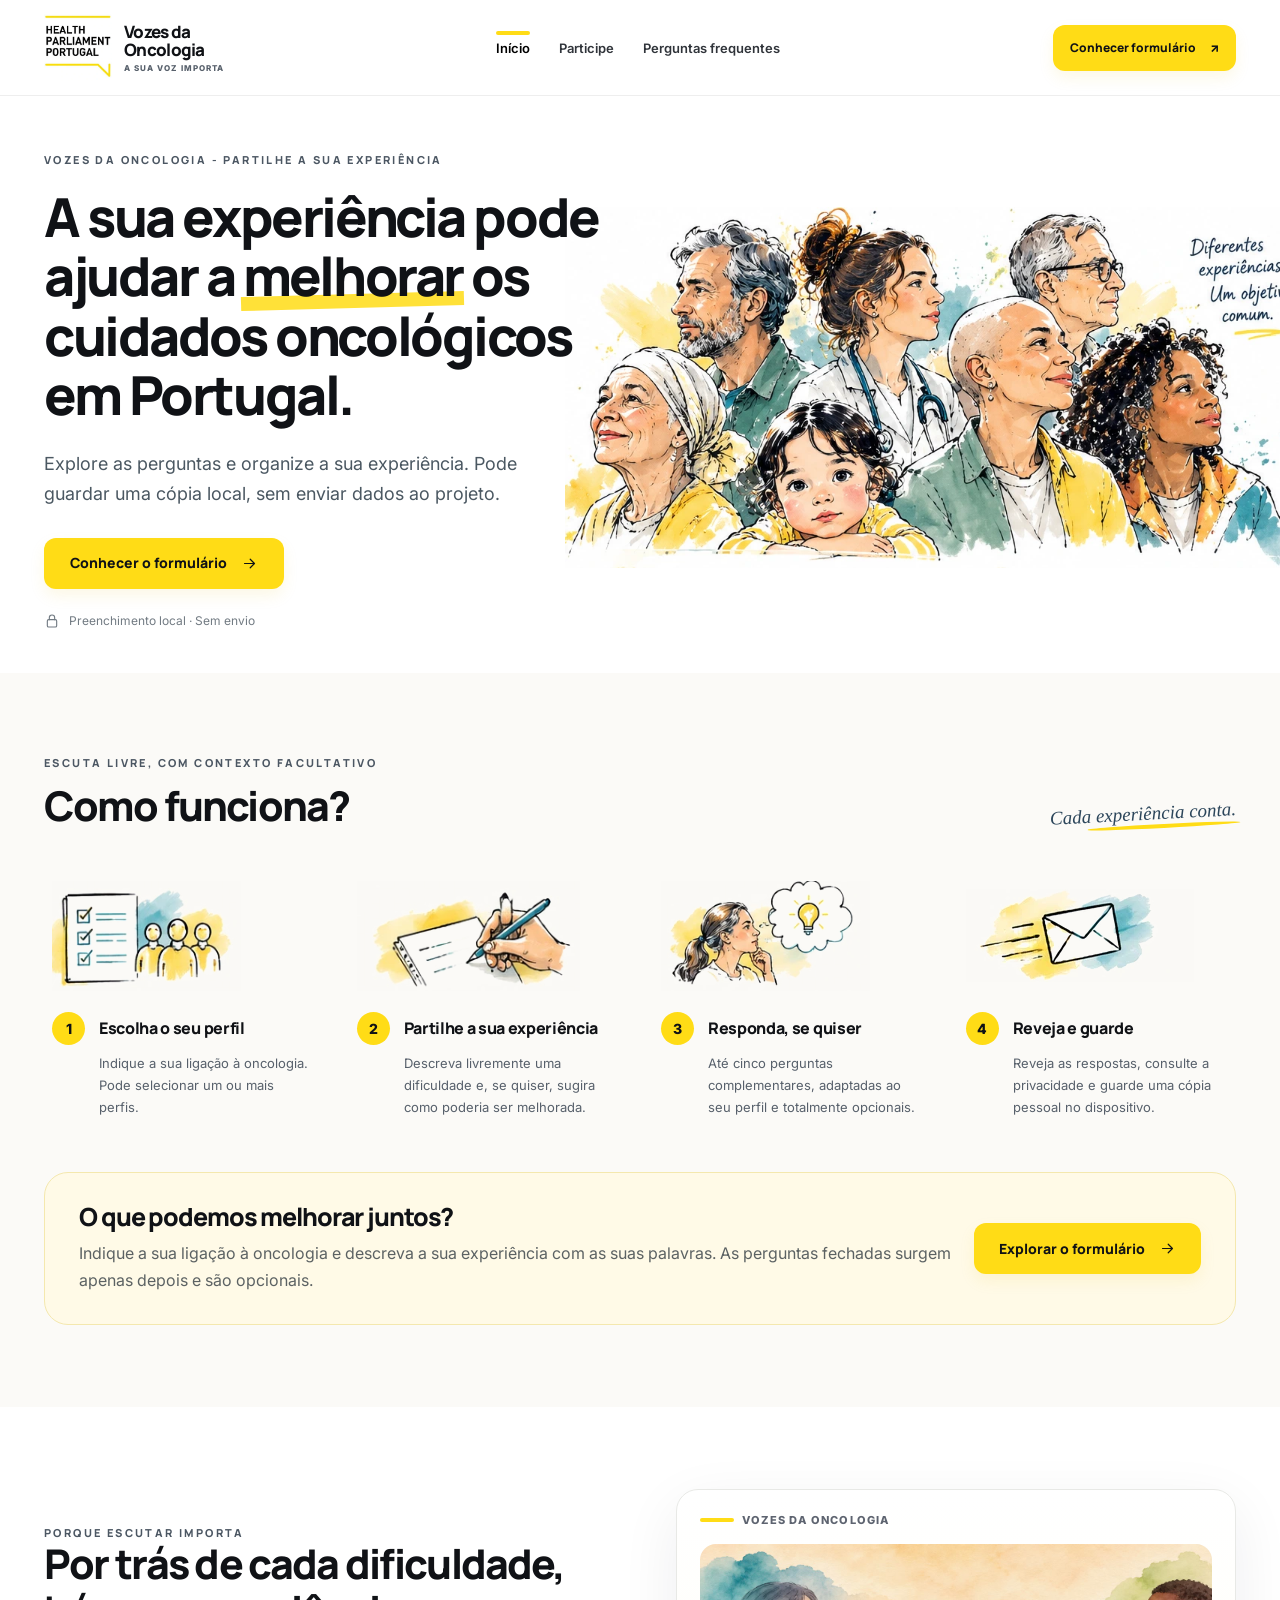
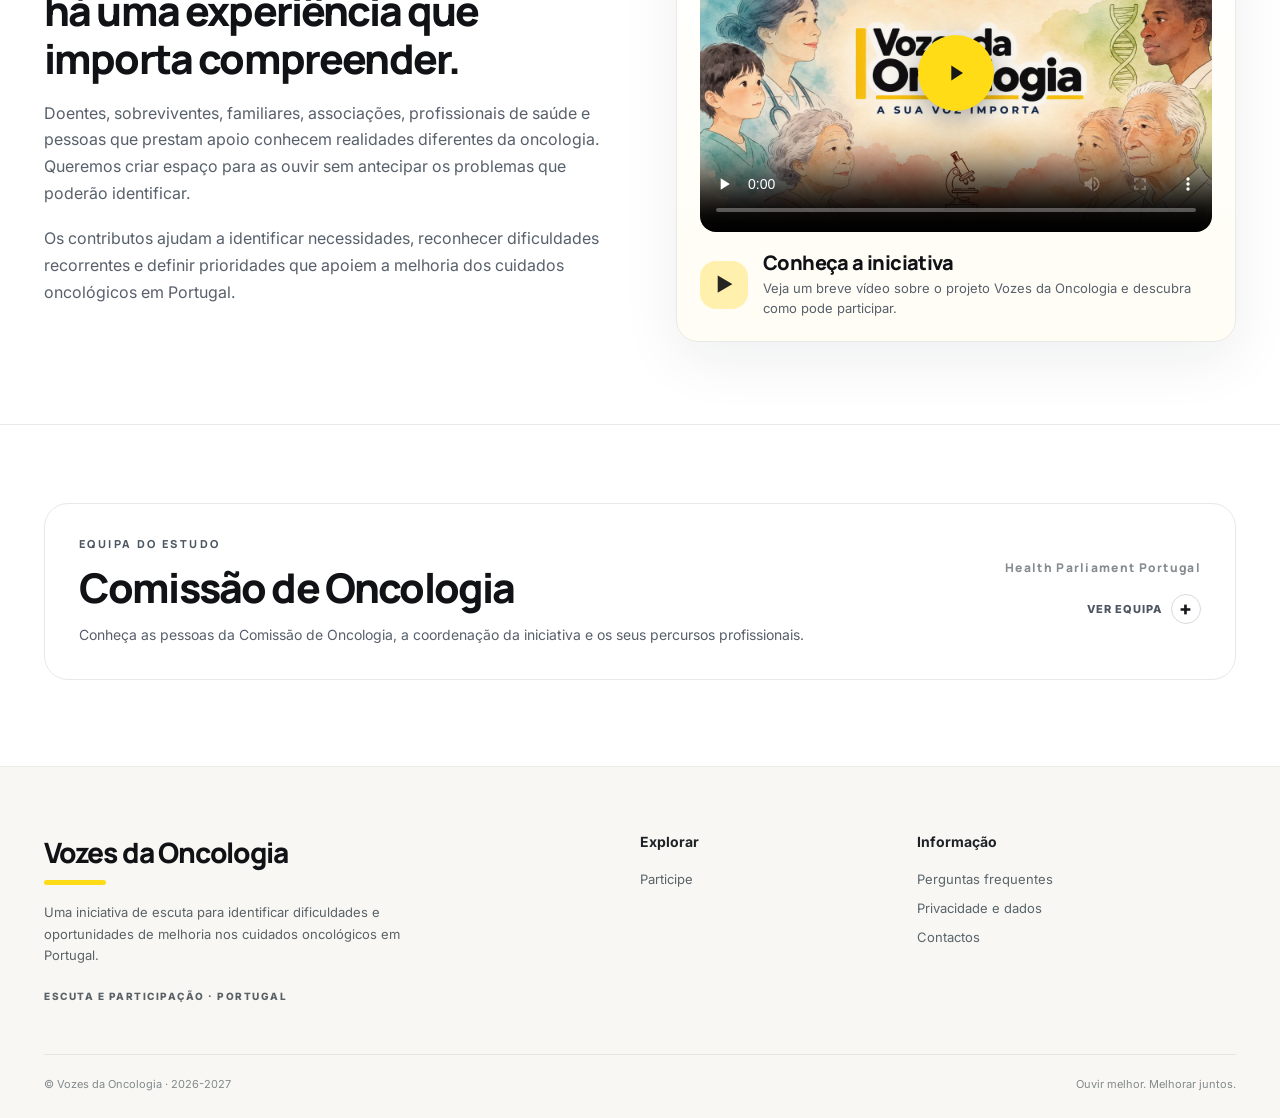
==== commit 06e209b5: "Prepare Vozes da Oncologia V1.0 in prelaunch" ====
--- a/index.html
+++ b/index.html
@@ -18,7 +18,7 @@
   <link rel="preconnect" href="https://fonts.googleapis.com" />
   <link rel="preconnect" href="https://fonts.gstatic.com" crossorigin />
   <link href="https://fonts.googleapis.com/css2?family=Inter:wght@400;500;600;700&family=Manrope:wght@400;500;600;700;800&display=swap" rel="stylesheet" />
-  <link rel="stylesheet" href="styles.css?v=27" />
+  <link rel="stylesheet" href="styles.css?v=28" />
 </head>
 <body>
   <header class="site-header" id="site-header">
@@ -74,8 +74,8 @@
     </div>
     <div class="wrap footer-bottom"><span>© Vozes da Oncologia · 2026-2027</span><span>Ouvir melhor. Melhorar juntos.</span></div>
   </footer>
-  <script src="config.js?v=15" defer></script>
+  <script src="config.js?v=16" defer></script>
   <script src="pdf-export.js?v=24" defer></script>
-  <script src="script.js?v=27" defer></script>
+  <script src="script.js?v=29" defer></script>
 </body>
 </html>
--- a/styles.css
+++ b/styles.css
@@ -287,7 +287,36 @@
 @media(max-width:620px){.local-mode-notice{display:block;padding:17px 18px}.local-mode-notice strong{display:block;margin-bottom:6px}}
 
 /* V27 - Ligações profissionais e selecao etaria inclusiva */
-.commission-linkedin{display:inline-flex;align-items:center;gap:7px;margin:10px 4px 0;padding:7px 10px;border:1px solid #d9e2e6;border-radius:9px;background:#f6f9fa;color:#1c5475;font-size:11px;font-weight:800;line-height:1.3;align-self:flex-start;text-decoration:none;transition:background .15s,border-color .15s}
-.commission-linkedin:hover,.commission-linkedin:focus-visible{background:#e6f3fa;border-color:#82b4cc}
+.commission-person-name{display:flex;align-items:center;justify-content:space-between;gap:6px}
+.commission-person-name>span{min-width:0}
+.commission-linkedin-icon{display:inline-flex;align-items:center;justify-content:center;flex:none;width:30px;height:30px;color:#0a66c2;text-decoration:none;opacity:.85;transition:opacity .15s,transform .15s}
+.commission-linkedin-icon:hover{opacity:1;transform:translateY(-1px)}
+.commission-linkedin-icon:focus-visible{outline:2px solid #0a66c2;outline-offset:2px;border-radius:4px;opacity:1}
 .required{font-size:12px;font-weight:700;color:#7c5422;margin-left:5px}
-@media(max-width:650px){.commission-linkedin{font-size:10px;margin-top:8px;padding:7px 9px}.required{display:inline-block;margin-top:4px}}
+@media(max-width:650px){.commission-linkedin-icon{width:28px;height:28px}.required{display:inline-block;margin-top:4px}}
+
+
+/* Home explainer video: branded, accessible and responsive player */
+.video-explainer-card .video-explainer-inner{padding:23px;min-height:0}
+.video-explainer-card .video-badge{margin-bottom:17px}
+.explainer-media{position:relative;width:100%;aspect-ratio:16/9;overflow:hidden;border-radius:16px;background:#22272d}
+.explainer-video{display:block;width:100%;height:100%;object-fit:cover}
+.explainer-play-button{position:absolute;left:50%;top:45%;transform:translate(-50%,-50%);display:grid;place-items:center;width:76px;height:76px;border:0;border-radius:50%;background:var(--yellow);color:#151719;box-shadow:0 8px 28px #0005;cursor:pointer;transition:opacity .2s,transform .2s}
+.explainer-play-button:hover{transform:translate(-50%,-50%) scale(1.07)}
+.explainer-play-button:focus-visible{outline:3px solid #fff;outline-offset:4px}
+.explainer-media.is-playing .explainer-play-button{opacity:0;visibility:hidden;pointer-events:none}
+.explainer-play-button:disabled{cursor:default;opacity:.6}
+.explainer-caption{display:flex;align-items:center;gap:15px;padding-top:19px}
+.explainer-caption-icon{flex:none;display:grid;place-items:center;width:48px;height:48px;border-radius:16px;background:#fff0ae;color:#272521;font-size:19px}
+.video-explainer-card .explainer-caption h3{font-size:20px;line-height:1.15;margin:0 0 4px}
+.video-explainer-card .explainer-caption p{font-size:13px;line-height:1.55;margin:0}
+.video-explainer-card .explainer-status{margin:0;font-size:12px;color:#85552f}
+.video-explainer-card .explainer-status:empty{display:none}
+@media(max-width:590px){
+ .video-explainer-card .video-explainer-inner{padding:16px}
+ .explainer-play-button{width:58px;height:58px}
+ .explainer-caption{gap:12px;padding-top:14px}
+ .explainer-caption-icon{width:42px;height:42px;border-radius:13px}
+ .video-explainer-card .explainer-caption h3{font-size:18px}
+ .video-explainer-card .explainer-caption p{font-size:12px}
+}
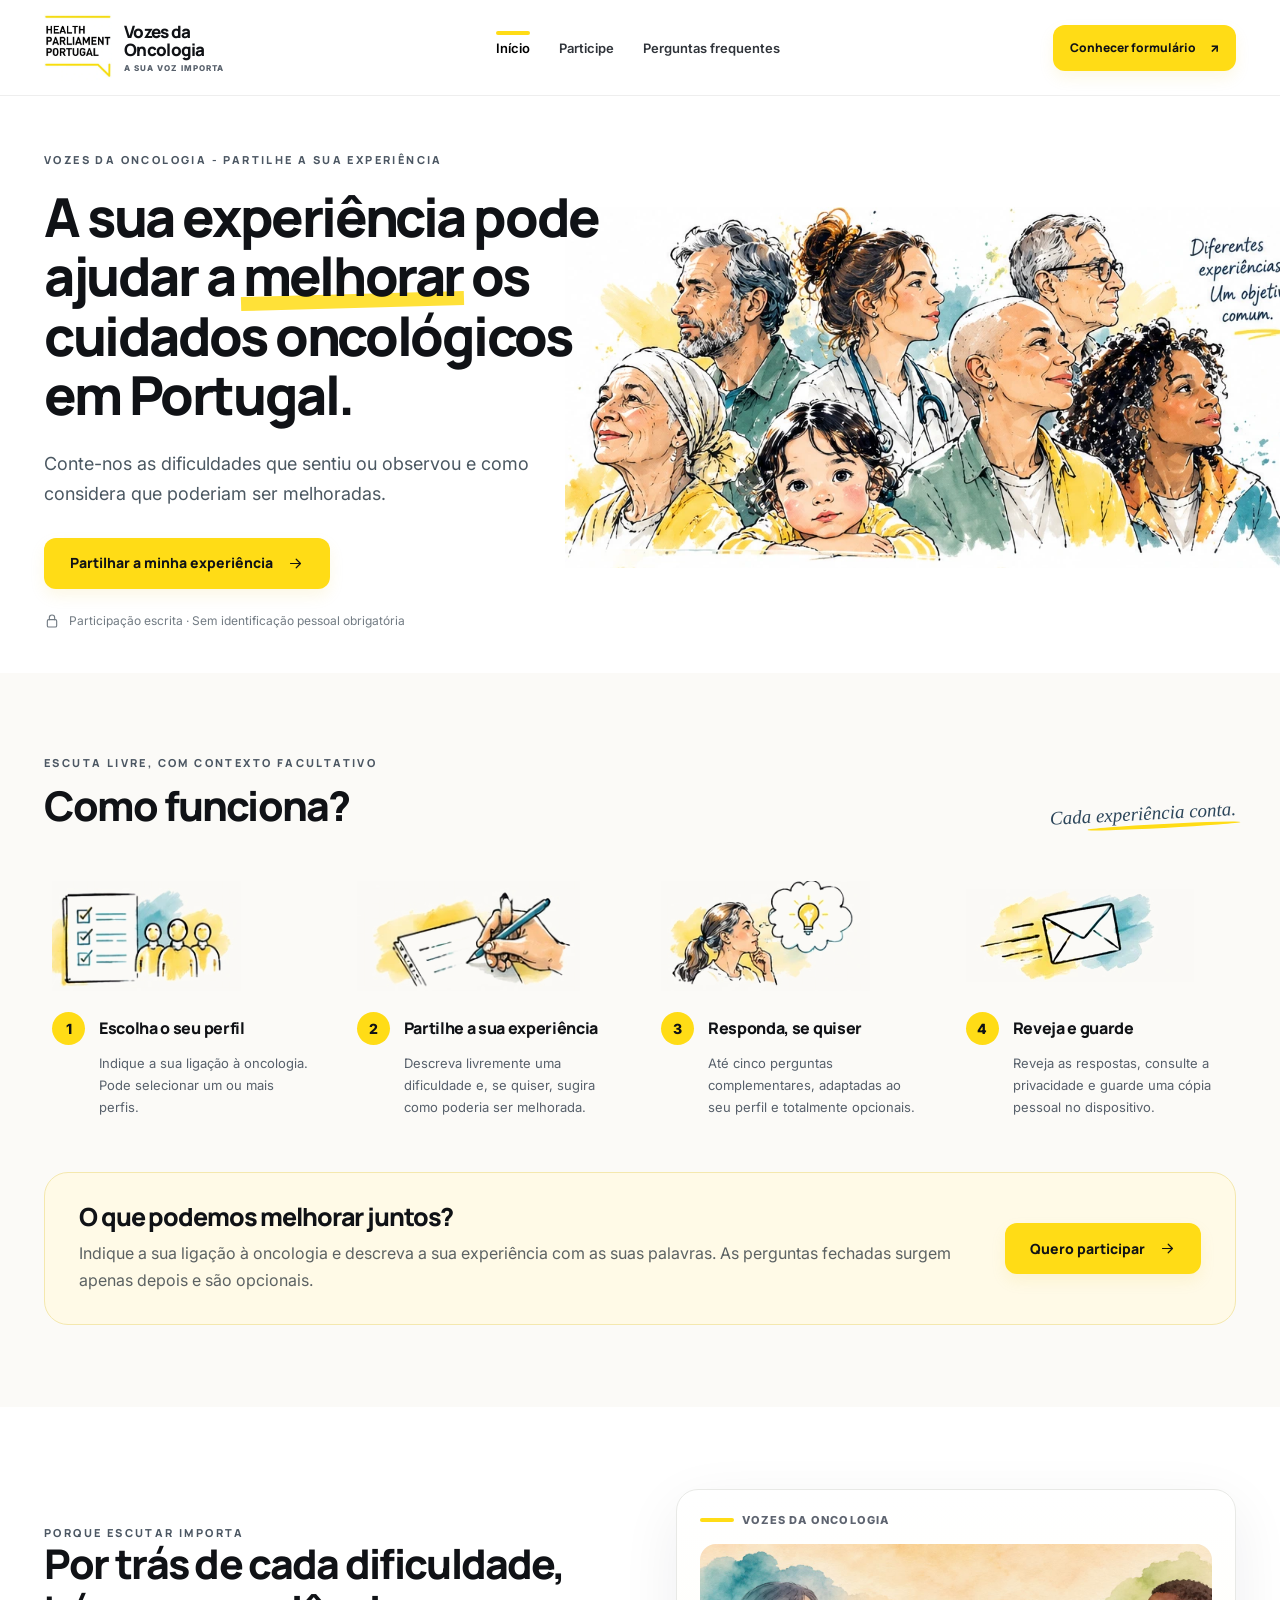
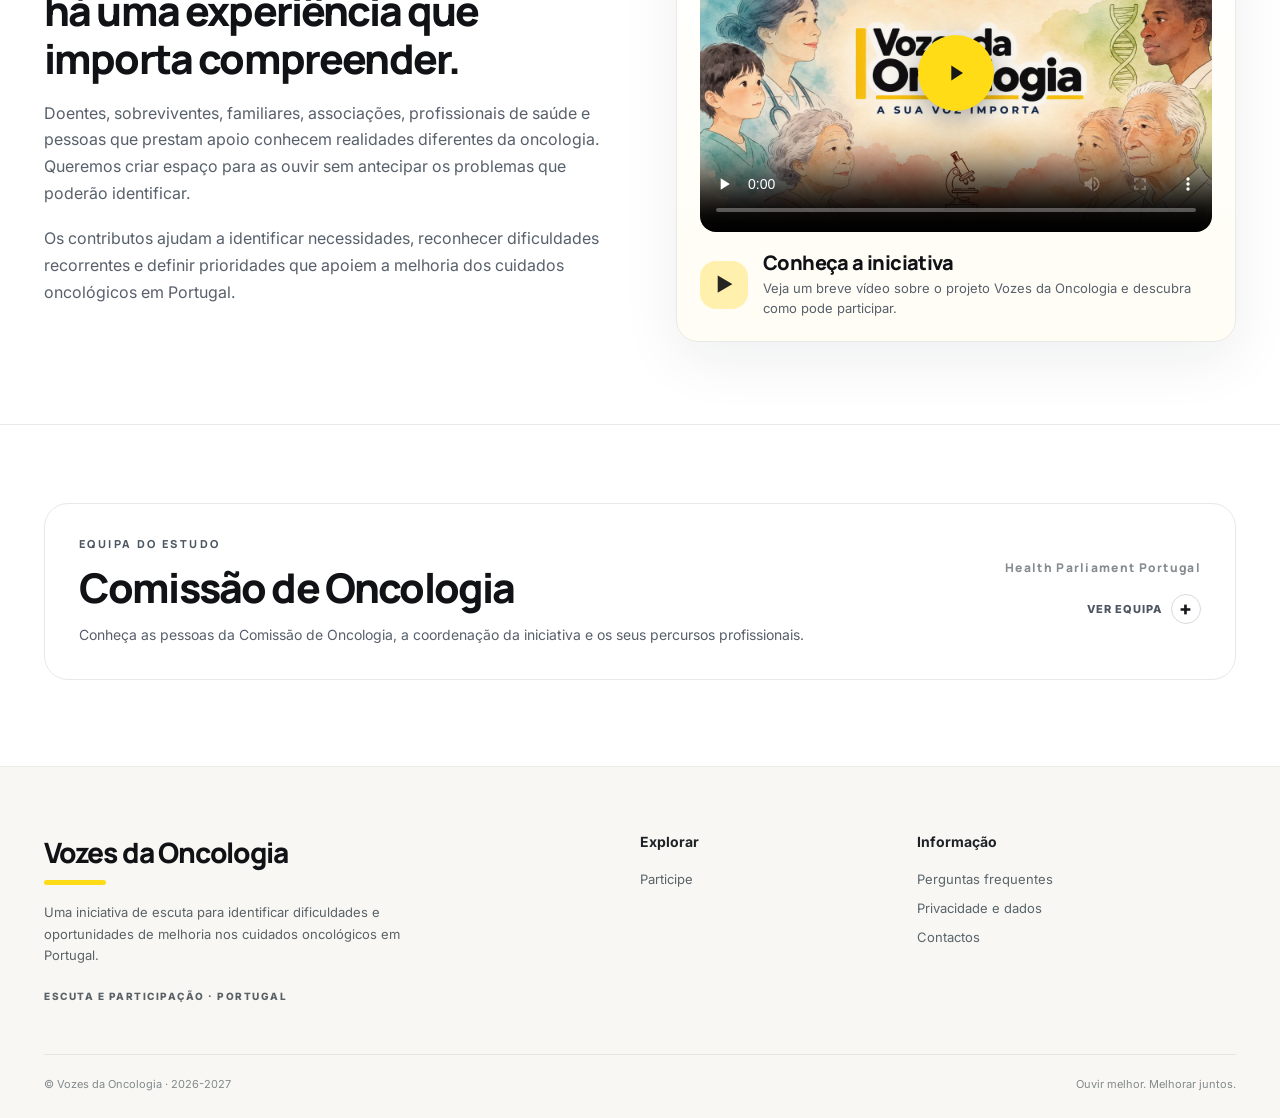
==== commit 05a3e710: "Prepare active V1.0 policy and production mode" ====
--- a/index.html
+++ b/index.html
@@ -74,7 +74,7 @@
     </div>
     <div class="wrap footer-bottom"><span>© Vozes da Oncologia · 2026-2027</span><span>Ouvir melhor. Melhorar juntos.</span></div>
   </footer>
-  <script src="config.js?v=16" defer></script>
+  <script src="config.js?v=17" defer></script>
   <script src="pdf-export.js?v=24" defer></script>
   <script src="script.js?v=29" defer></script>
 </body>
